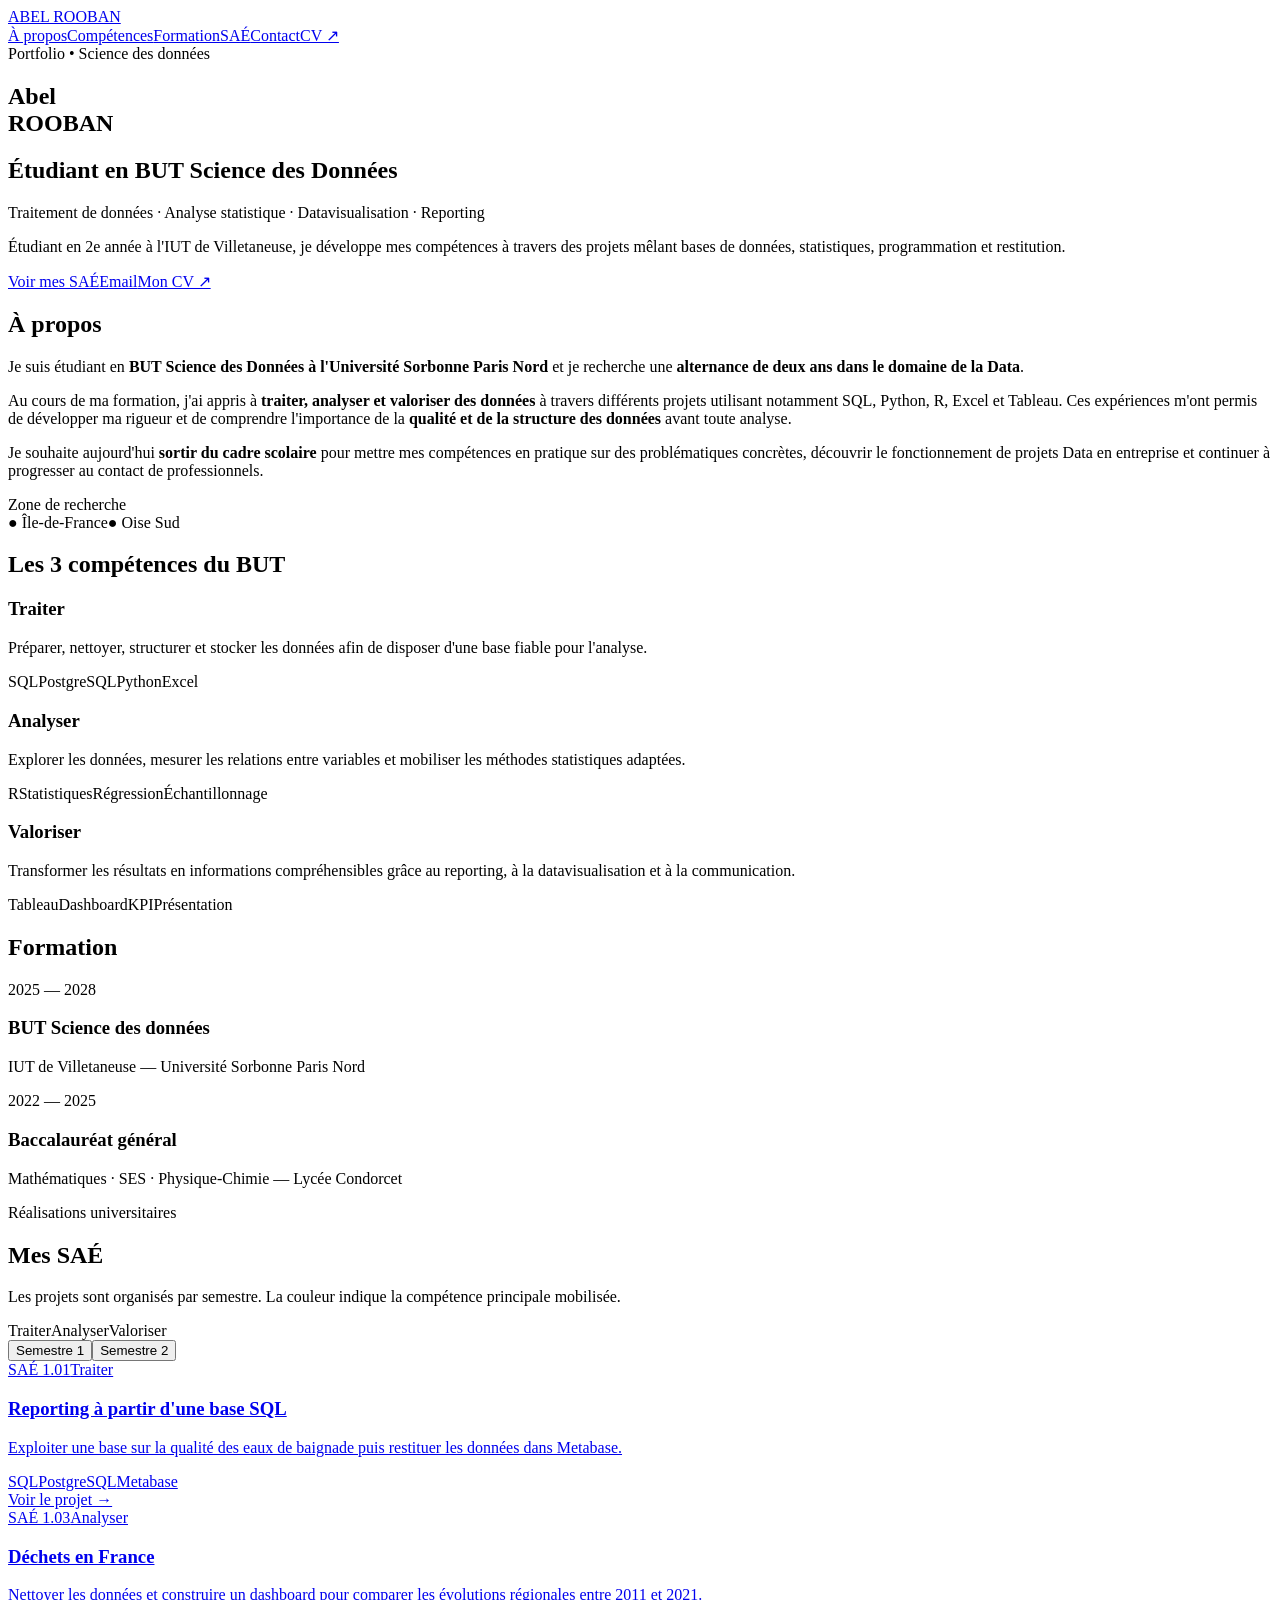
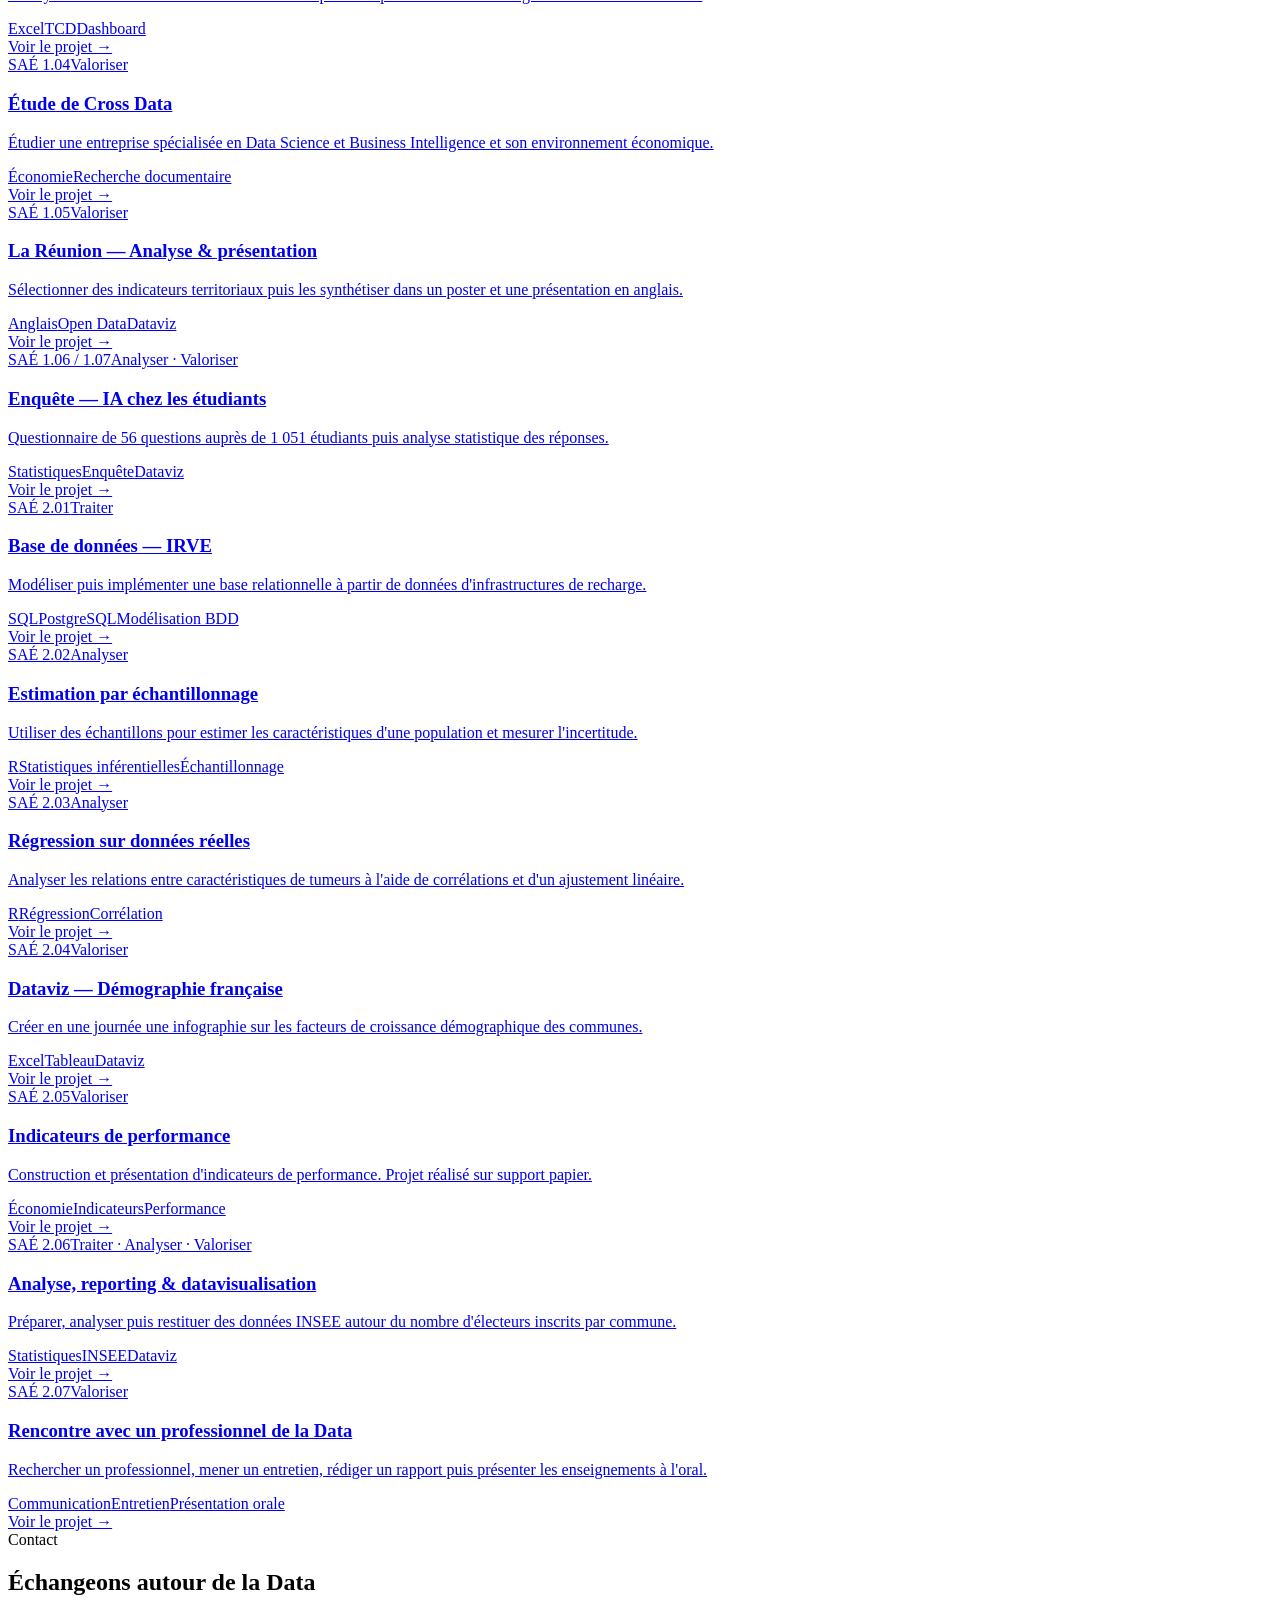
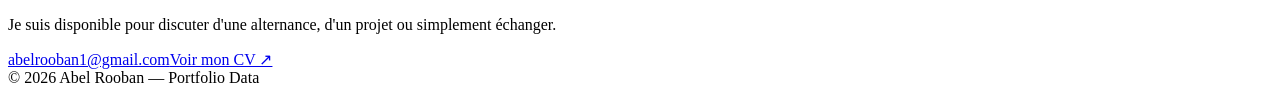
==== index.html @ 0a886eb9 "Publier le portfolio Abel Rooban" ====
<!doctype html><html lang="fr"><head><meta charset="utf-8"><meta name="viewport" content="width=device-width,initial-scale=1"><title>Abel Rooban — Portfolio Data</title><meta name="description" content="Portfolio d'Abel Rooban, étudiant en BUT Science des données."><link rel="stylesheet" href="style.css"></head><body>
<nav class="nav"><div class="navin"><a class="brand" href="#top">ABEL ROOBAN</a><div class="navlinks"><a href="#about">À propos</a><a href="#skills">Compétences</a><a href="#formation">Formation</a><a href="#projects">SAÉ</a><a href="#contact">Contact</a><a class="btn" href="docs/CV_Abel_Rooban.pdf" target="_blank">CV ↗</a></div></div></nav>
<main id="top"><div class="wrap"><section class="hero"><div class="eyebrow">Portfolio • Science des données</div><h1>Abel<br>ROOBAN</h1><h2>Étudiant en BUT Science des Données</h2><p class="lead">Traitement de données · Analyse statistique · Datavisualisation · Reporting</p><p>Étudiant en 2e année à l'IUT de Villetaneuse, je développe mes compétences à travers des projets mêlant bases de données, statistiques, programmation et restitution.</p><div class="actions"><a class="btn primary" href="#projects">Voir mes SAÉ</a><a class="btn" href="mailto:abelrooban1@gmail.com">Email</a><a class="btn" href="docs/CV_Abel_Rooban.pdf" target="_blank">Mon CV ↗</a></div></section></div>
<section class="section" id="about"><div class="wrap"><h2><span>À propos</span></h2><div class="about"><p>Je suis étudiant en <strong>BUT Science des Données à l'Université Sorbonne Paris Nord</strong> et je recherche une <strong>alternance de deux ans dans le domaine de la Data</strong>.</p><p>Au cours de ma formation, j'ai appris à <strong>traiter, analyser et valoriser des données</strong> à travers différents projets utilisant notamment SQL, Python, R, Excel et Tableau. Ces expériences m'ont permis de développer ma rigueur et de comprendre l'importance de la <strong>qualité et de la structure des données</strong> avant toute analyse.</p><p>Je souhaite aujourd'hui <strong>sortir du cadre scolaire</strong> pour mettre mes compétences en pratique sur des problématiques concrètes, découvrir le fonctionnement de projets Data en entreprise et continuer à progresser au contact de professionnels.</p><div class="mobility"><div class="mobility-title">Zone de recherche</div><div class="mobility-badges"><span class="location-badge"><span class="pin">●</span> Île-de-France</span><span class="location-badge"><span class="pin">●</span> Oise Sud</span></div></div></div></div></section>
<section class="section" id="skills"><div class="wrap"><h2><span>Les 3 compétences du BUT</span></h2><div class="grid3"><article class="card skill traiter"><div class="skilldot"></div><h3>Traiter</h3><p>Préparer, nettoyer, structurer et stocker les données afin de disposer d'une base fiable pour l'analyse.</p><div class="tags"><span class="tag">SQL</span><span class="tag">PostgreSQL</span><span class="tag">Python</span><span class="tag">Excel</span></div></article><article class="card skill analyser"><div class="skilldot"></div><h3>Analyser</h3><p>Explorer les données, mesurer les relations entre variables et mobiliser les méthodes statistiques adaptées.</p><div class="tags"><span class="tag">R</span><span class="tag">Statistiques</span><span class="tag">Régression</span><span class="tag">Échantillonnage</span></div></article><article class="card skill valoriser"><div class="skilldot"></div><h3>Valoriser</h3><p>Transformer les résultats en informations compréhensibles grâce au reporting, à la datavisualisation et à la communication.</p><div class="tags"><span class="tag">Tableau</span><span class="tag">Dashboard</span><span class="tag">KPI</span><span class="tag">Présentation</span></div></article></div></div></section>
<section class="section" id="formation"><div class="wrap"><h2><span>Formation</span></h2><div class="timeline"><div class="item"><div class="date">2025 — 2028</div><h3>BUT Science des données</h3><p>IUT de Villetaneuse — Université Sorbonne Paris Nord</p></div><div class="item"><div class="date">2022 — 2025</div><h3>Baccalauréat général</h3><p>Mathématiques · SES · Physique-Chimie — Lycée Condorcet</p></div></div></div></section>
<section class="section" id="projects"><div class="wrap"><div class="sectionhead"><div><div class="eyebrow">Réalisations universitaires</div><h2><span>Mes SAÉ</span></h2></div><p>Les projets sont organisés par semestre. La couleur indique la compétence principale mobilisée.</p></div>
<div class="legend"><span><i class="c traiter-bg"></i>Traiter</span><span><i class="c analyser-bg"></i>Analyser</span><span><i class="c valoriser-bg"></i>Valoriser</span></div>
<div class="semester-tabs"><button class="semester active" data-sem="s1">Semestre 1</button><button class="semester" data-sem="s2">Semestre 2</button></div>
<div class="semester-panel active" id="s1"><div class="projects">
<a class="card project traiter" href="projects/reporting-sql.html"><div class="projecttop"><span class="sae">SAÉ 1.01</span><span class="competence">Traiter</span></div><h3>Reporting à partir d'une base SQL</h3><p>Exploiter une base sur la qualité des eaux de baignade puis restituer les données dans Metabase.</p><div class="tags"><span class="tag">SQL</span><span class="tag">PostgreSQL</span><span class="tag">Metabase</span></div><span class="more">Voir le projet →</span></a>
<a class="card project analyser" href="projects/dechets.html"><div class="projecttop"><span class="sae">SAÉ 1.03</span><span class="competence">Analyser</span></div><h3>Déchets en France</h3><p>Nettoyer les données et construire un dashboard pour comparer les évolutions régionales entre 2011 et 2021.</p><div class="tags"><span class="tag">Excel</span><span class="tag">TCD</span><span class="tag">Dashboard</span></div><span class="more">Voir le projet →</span></a>
<a class="card project valoriser" href="projects/cross-data.html"><div class="projecttop"><span class="sae">SAÉ 1.04</span><span class="competence">Valoriser</span></div><h3>Étude de Cross Data</h3><p>Étudier une entreprise spécialisée en Data Science et Business Intelligence et son environnement économique.</p><div class="tags"><span class="tag">Économie</span><span class="tag">Recherche documentaire</span></div><span class="more">Voir le projet →</span></a>
<a class="card project valoriser" href="projects/reunion.html"><div class="projecttop"><span class="sae">SAÉ 1.05</span><span class="competence">Valoriser</span></div><h3>La Réunion — Analyse & présentation</h3><p>Sélectionner des indicateurs territoriaux puis les synthétiser dans un poster et une présentation en anglais.</p><div class="tags"><span class="tag">Anglais</span><span class="tag">Open Data</span><span class="tag">Dataviz</span></div><span class="more">Voir le projet →</span></a>
<a class="card project multi av" href="projects/enquete-ia.html"><div class="projecttop"><span class="sae">SAÉ 1.06 / 1.07</span><span class="competence">Analyser · Valoriser</span></div><h3>Enquête — IA chez les étudiants</h3><p>Questionnaire de 56 questions auprès de 1 051 étudiants puis analyse statistique des réponses.</p><div class="tags"><span class="tag">Statistiques</span><span class="tag">Enquête</span><span class="tag">Dataviz</span></div><span class="more">Voir le projet →</span></a>
</div></div>
<div class="semester-panel" id="s2"><div class="projects">
<a class="card project traiter" href="projects/irve.html"><div class="projecttop"><span class="sae">SAÉ 2.01</span><span class="competence">Traiter</span></div><h3>Base de données — IRVE</h3><p>Modéliser puis implémenter une base relationnelle à partir de données d'infrastructures de recharge.</p><div class="tags"><span class="tag">SQL</span><span class="tag">PostgreSQL</span><span class="tag">Modélisation BDD</span></div><span class="more">Voir le projet →</span></a>
<a class="card project analyser" href="projects/echantillonnage.html"><div class="projecttop"><span class="sae">SAÉ 2.02</span><span class="competence">Analyser</span></div><h3>Estimation par échantillonnage</h3><p>Utiliser des échantillons pour estimer les caractéristiques d'une population et mesurer l'incertitude.</p><div class="tags"><span class="tag">R</span><span class="tag">Statistiques inférentielles</span><span class="tag">Échantillonnage</span></div><span class="more">Voir le projet →</span></a>
<a class="card project analyser" href="projects/regression.html"><div class="projecttop"><span class="sae">SAÉ 2.03</span><span class="competence">Analyser</span></div><h3>Régression sur données réelles</h3><p>Analyser les relations entre caractéristiques de tumeurs à l'aide de corrélations et d'un ajustement linéaire.</p><div class="tags"><span class="tag">R</span><span class="tag">Régression</span><span class="tag">Corrélation</span></div><span class="more">Voir le projet →</span></a>
<a class="card project valoriser" href="projects/demographie.html"><div class="projecttop"><span class="sae">SAÉ 2.04</span><span class="competence">Valoriser</span></div><h3>Dataviz — Démographie française</h3><p>Créer en une journée une infographie sur les facteurs de croissance démographique des communes.</p><div class="tags"><span class="tag">Excel</span><span class="tag">Tableau</span><span class="tag">Dataviz</span></div><span class="more">Voir le projet →</span></a>
<a class="card project valoriser paper" href="projects/indicateurs-performance.html"><div class="projecttop"><span class="sae">SAÉ 2.05</span><span class="competence">Valoriser</span></div><h3>Indicateurs de performance</h3><p>Construction et présentation d'indicateurs de performance. Projet réalisé sur support papier.</p><div class="tags"><span class="tag">Économie</span><span class="tag">Indicateurs</span><span class="tag">Performance</span></div><span class="more mutedmore">Voir le projet →</span></a>
<a class="card project multi all3" href="projects/elections.html"><div class="projecttop"><span class="sae">SAÉ 2.06</span><span class="competence">Traiter · Analyser · Valoriser</span></div><h3>Analyse, reporting & datavisualisation</h3><p>Préparer, analyser puis restituer des données INSEE autour du nombre d'électeurs inscrits par commune.</p><div class="tags"><span class="tag">Statistiques</span><span class="tag">INSEE</span><span class="tag">Dataviz</span></div><span class="more">Voir le projet →</span></a>
<a class="card project valoriser" href="projects/s207.html"><div class="projecttop"><span class="sae">SAÉ 2.07</span><span class="competence">Valoriser</span></div><h3>Rencontre avec un professionnel de la Data</h3><p>Rechercher un professionnel, mener un entretien, rédiger un rapport puis présenter les enseignements à l'oral.</p><div class="tags"><span class="tag">Communication</span><span class="tag">Entretien</span><span class="tag">Présentation orale</span></div><span class="more">Voir le projet →</span></a>
</div></div></div></section>
<section class="section" id="contact"><div class="wrap"><div class="contact"><div class="eyebrow">Contact</div><h2>Échangeons autour de la Data</h2><p>Je suis disponible pour discuter d'une alternance, d'un projet ou simplement échanger.</p><div class="actions center"><a class="btn primary" href="mailto:abelrooban1@gmail.com">abelrooban1@gmail.com</a><a class="btn" href="docs/CV_Abel_Rooban.pdf" target="_blank">Voir mon CV ↗</a></div></div></div></section></main><footer class="footer">© 2026 Abel Rooban — Portfolio Data</footer><script src="script.js"></script></body></html>
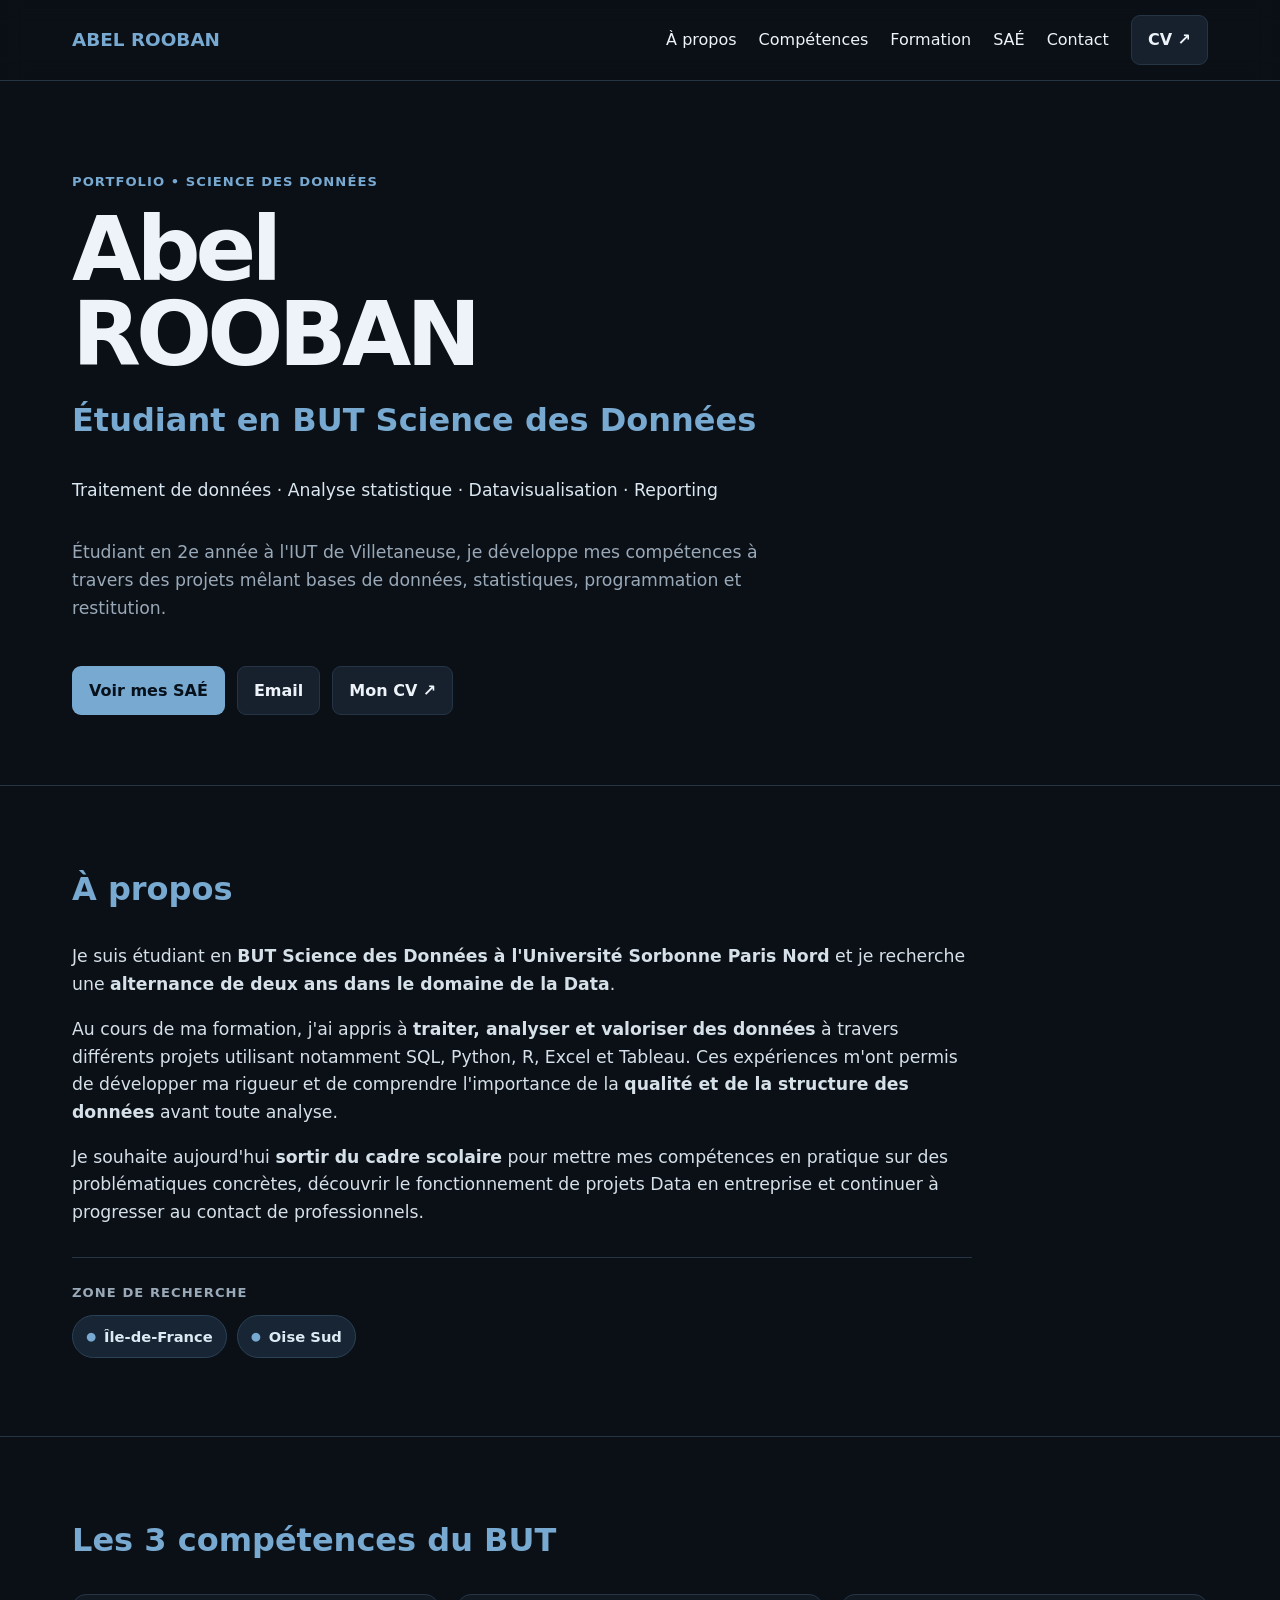
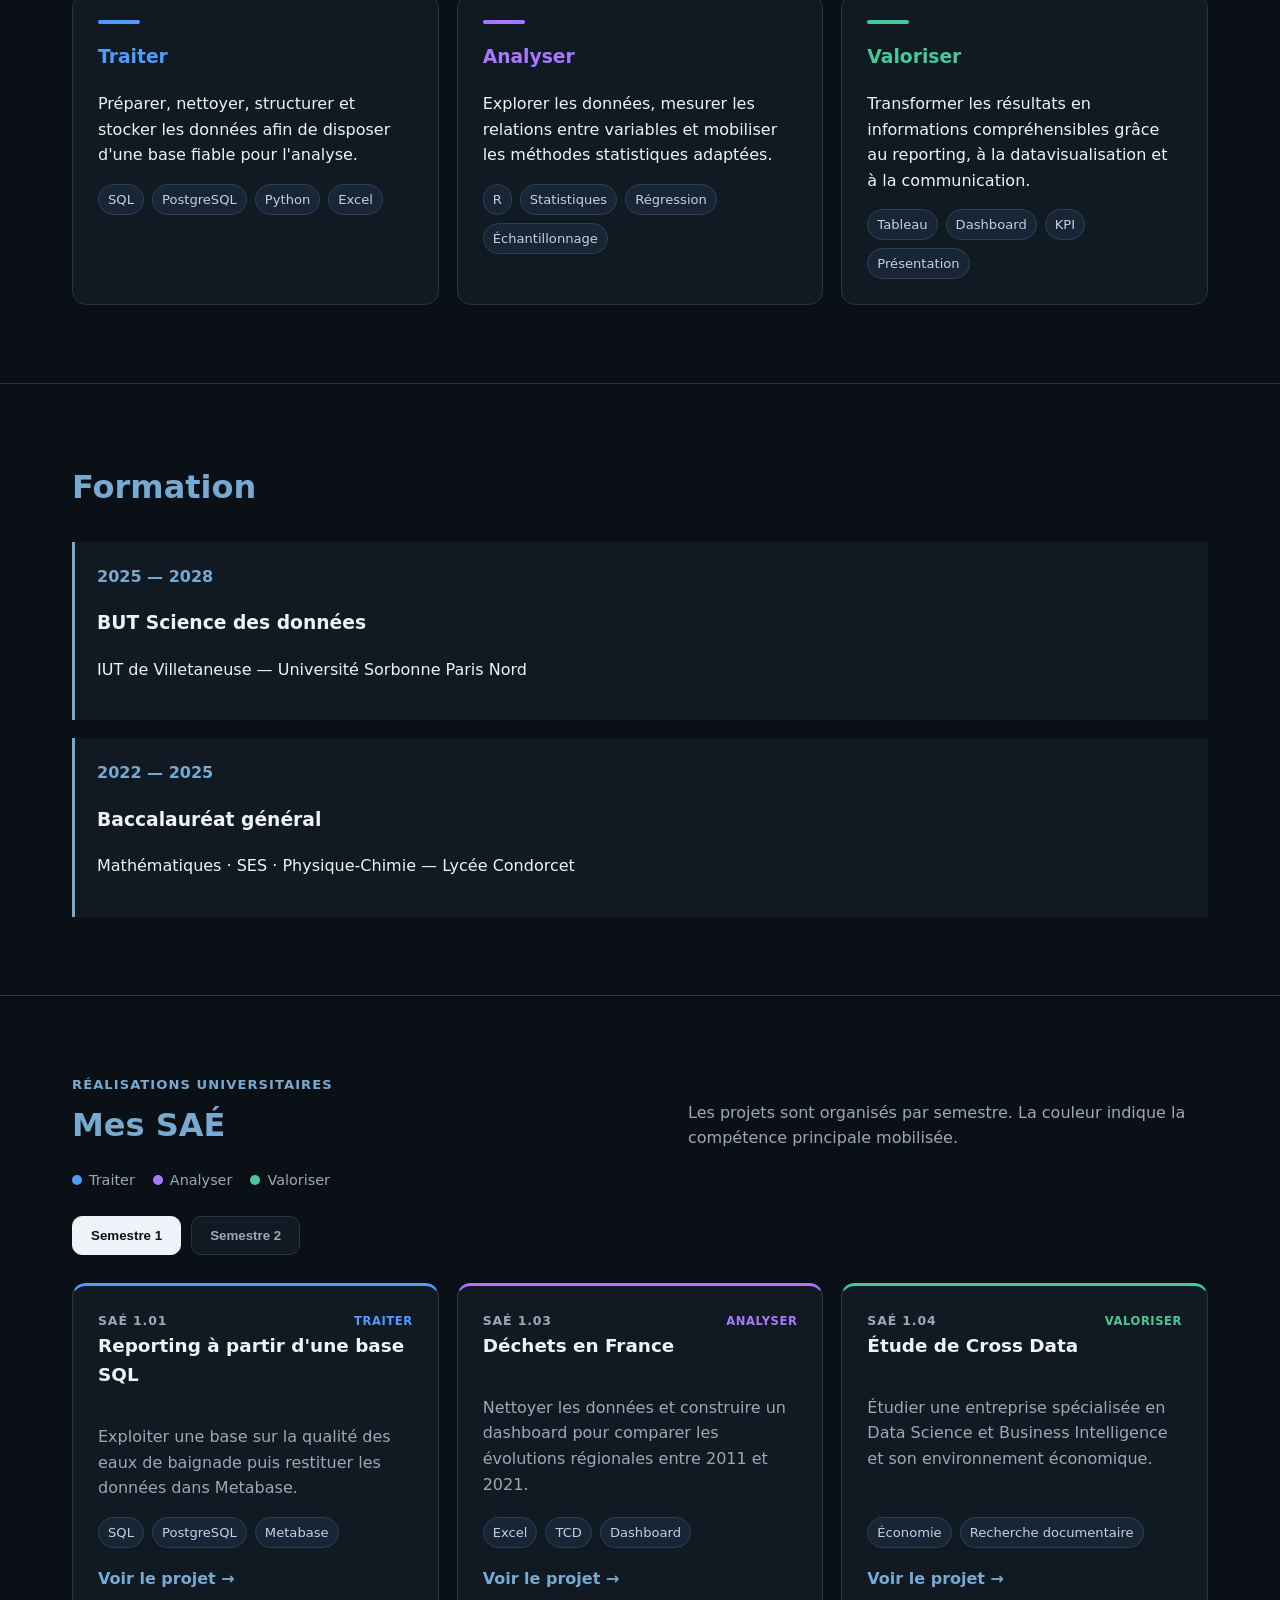
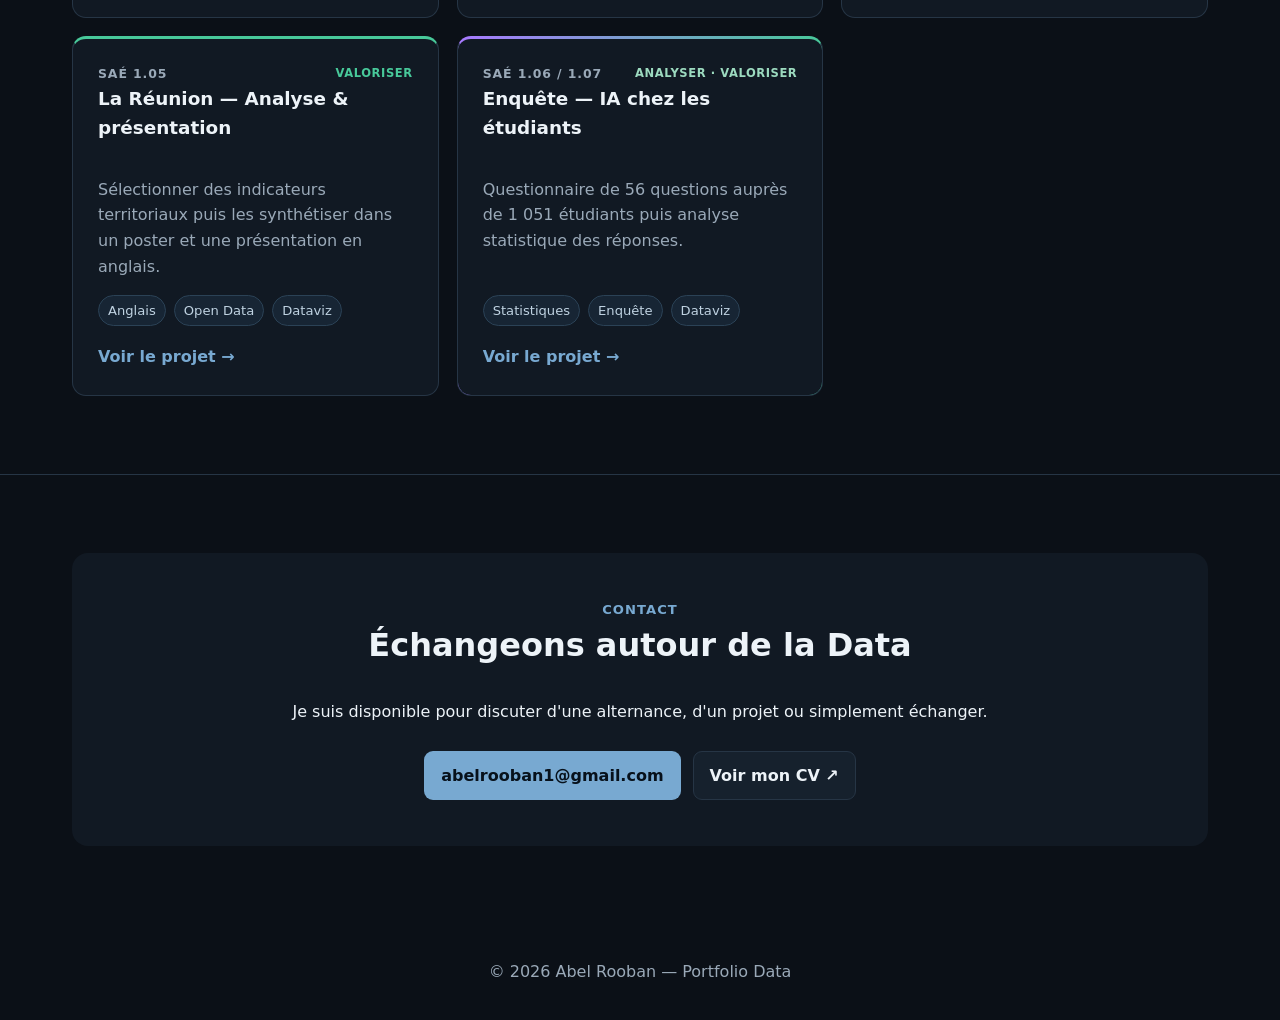
==== commit 72e9a914: "Add files via upload" ====
--- a/index.html
+++ b/index.html
@@ -23,4 +23,4 @@
 <a class="card project multi all3" href="projects/elections.html"><div class="projecttop"><span class="sae">SAÉ 2.06</span><span class="competence">Traiter · Analyser · Valoriser</span></div><h3>Analyse, reporting & datavisualisation</h3><p>Préparer, analyser puis restituer des données INSEE autour du nombre d'électeurs inscrits par commune.</p><div class="tags"><span class="tag">Statistiques</span><span class="tag">INSEE</span><span class="tag">Dataviz</span></div><span class="more">Voir le projet →</span></a>
 <a class="card project valoriser" href="projects/s207.html"><div class="projecttop"><span class="sae">SAÉ 2.07</span><span class="competence">Valoriser</span></div><h3>Rencontre avec un professionnel de la Data</h3><p>Rechercher un professionnel, mener un entretien, rédiger un rapport puis présenter les enseignements à l'oral.</p><div class="tags"><span class="tag">Communication</span><span class="tag">Entretien</span><span class="tag">Présentation orale</span></div><span class="more">Voir le projet →</span></a>
 </div></div></div></section>
-<section class="section" id="contact"><div class="wrap"><div class="contact"><div class="eyebrow">Contact</div><h2>Échangeons autour de la Data</h2><p>Je suis disponible pour discuter d'une alternance, d'un projet ou simplement échanger.</p><div class="actions center"><a class="btn primary" href="mailto:abelrooban1@gmail.com">abelrooban1@gmail.com</a><a class="btn" href="docs/CV_Abel_Rooban.pdf" target="_blank">Voir mon CV ↗</a></div></div></div></section></main><footer class="footer">© 2026 Abel Rooban — Portfolio Data</footer><script src="script.js"></script></body></html>+<section class="section" id="contact"><div class="wrap"><div class="contact"><div class="eyebrow">Contact</div><h2>Échangeons autour de la Data</h2><p>Je suis disponible pour discuter d'une alternance, d'un projet ou simplement échanger.</p><div class="actions center"><a class="btn primary" href="mailto:abelrooban1@gmail.com">abelrooban1@gmail.com</a><a class="btn" href="docs/CV_Abel_Rooban.pdf" target="_blank">Voir mon CV ↗</a></div></div></div></section></main><footer class="footer">© 2026 Abel Rooban — Portfolio Data</footer><script src="script.js"></script></body></html>
--- a/style.css
+++ b/style.css
@@ -0,0 +1,4 @@
+:root{--bg:#0b1017;--panel:#111923;--panel2:#16212d;--text:#edf3f8;--muted:#9aa9b8;--accent:#78a9d1;--line:#263545;--max:1180px}*{box-sizing:border-box}html{scroll-behavior:smooth}body{margin:0;background:var(--bg);color:var(--text);font-family:Inter,ui-sans-serif,system-ui,-apple-system,Segoe UI,Arial,sans-serif;line-height:1.6}a{color:inherit;text-decoration:none}.nav{position:sticky;top:0;z-index:10;background:rgba(11,16,23,.94);backdrop-filter:blur(12px);border-bottom:1px solid var(--line)}.navin{max-width:var(--max);margin:auto;padding:15px 22px;display:flex;align-items:center;gap:26px}.brand{font-weight:800;color:var(--accent);font-size:1.15rem;margin-right:auto}.navlinks{display:flex;gap:22px;align-items:center}.navlinks a:hover{color:var(--accent)}.btn{display:inline-flex;align-items:center;gap:8px;padding:11px 16px;border:1px solid var(--line);border-radius:9px;background:var(--panel2);font-weight:650}.btn.primary{background:var(--accent);color:#07111b;border-color:transparent}.wrap{max-width:var(--max);margin:auto;padding:0 22px}.hero{min-height:76vh;display:grid;align-content:center;padding:90px 0 70px}.eyebrow{color:var(--accent);font-weight:700;letter-spacing:.08em;text-transform:uppercase;font-size:.82rem}.hero h1{font-size:clamp(3.1rem,7vw,6.6rem);line-height:.95;margin:15px 0 18px;letter-spacing:-.055em;max-width:950px}.hero h2{font-size:clamp(1.25rem,2.5vw,2rem);color:var(--accent);margin:0 0 14px}.hero p{color:var(--muted);max-width:720px;font-size:1.08rem}.actions{display:flex;gap:12px;flex-wrap:wrap;margin-top:26px}.section{padding:78px 0;border-top:1px solid var(--line)}.section h2{font-size:2rem;margin:0 0 28px}.section h2 span{color:var(--accent)}.about{max-width:900px;font-size:1.08rem;color:#d6e0e8}.grid3{display:grid;grid-template-columns:repeat(3,1fr);gap:18px}.card{background:var(--panel);border:1px solid var(--line);border-radius:14px;padding:25px}.card h3{margin-top:0;color:var(--accent)}.tags{display:flex;gap:8px;flex-wrap:wrap}.tag{font-size:.82rem;color:#bfd2e1;background:#172534;border:1px solid #2b4256;border-radius:999px;padding:4px 9px}.timeline{display:grid;gap:18px}.timeline .item{padding:22px;border-left:3px solid var(--accent);background:var(--panel)}.timeline .date{color:var(--accent);font-weight:700}.filters{display:flex;gap:9px;flex-wrap:wrap;margin-bottom:24px}.filter{cursor:pointer;background:transparent;color:var(--muted);border:1px solid var(--line);padding:8px 12px;border-radius:999px}.filter.active,.filter:hover{background:var(--accent);color:#07111b}.projects{display:grid;grid-template-columns:repeat(3,1fr);gap:18px}.project{display:flex;flex-direction:column;min-height:270px;transition:.2s}.project:hover{transform:translateY(-3px);border-color:#46637c}.project h3{color:var(--text);font-size:1.15rem}.project p{color:var(--muted);flex:1}.project .more{color:var(--accent);font-weight:750;margin-top:18px}.contact{text-align:center;background:var(--panel);border-radius:16px;padding:46px}.footer{text-align:center;color:var(--muted);padding:35px}.project-hero{padding:90px 0 65px}.project-hero h1{font-size:clamp(2.6rem,6vw,5rem);line-height:1;margin:14px 0}.project-hero p{max-width:760px;color:var(--muted);font-size:1.15rem}.project-content{max-width:920px}.project-content section{padding:38px 0;border-top:1px solid var(--line)}.project-content h2{color:var(--accent)}.project-content img{max-width:100%;border-radius:12px;border:1px solid var(--line);background:white}.kpis{display:grid;grid-template-columns:repeat(3,1fr);gap:12px}.kpi{background:var(--panel);padding:20px;border-radius:12px;border:1px solid var(--line)}.kpi strong{display:block;font-size:1.6rem;color:var(--accent)}@media(max-width:800px){.navlinks a:not(.btn){display:none}.grid3,.projects,.kpis{grid-template-columns:1fr}.hero{min-height:68vh}.section{padding:55px 0}}
+/* V2 */
+:root{--traiter:#4f9cf9;--analyser:#a879ff;--valoriser:#48c99a}.lead{color:#dce8f1!important}.sectionhead{display:flex;align-items:end;justify-content:space-between;gap:30px;margin-bottom:18px}.sectionhead h2{margin:5px 0 0}.sectionhead>p{max-width:520px;color:var(--muted);margin:0}.skill{position:relative;overflow:hidden}.skilldot{width:42px;height:4px;border-radius:99px;margin-bottom:18px}.skill.traiter .skilldot,.traiter-bg{background:var(--traiter)}.skill.analyser .skilldot,.analyser-bg{background:var(--analyser)}.skill.valoriser .skilldot,.valoriser-bg{background:var(--valoriser)}.skill.traiter h3{color:var(--traiter)}.skill.analyser h3{color:var(--analyser)}.skill.valoriser h3{color:var(--valoriser)}.legend{display:flex;gap:18px;flex-wrap:wrap;color:var(--muted);font-size:.9rem;margin:18px 0 24px}.legend span{display:flex;align-items:center;gap:7px}.c{width:10px;height:10px;border-radius:50%;display:inline-block}.semester-tabs{display:flex;gap:10px;margin:10px 0 28px}.semester{border:1px solid var(--line);background:var(--panel);color:var(--muted);padding:11px 18px;border-radius:10px;font-weight:750;cursor:pointer}.semester.active{background:var(--text);color:var(--bg);border-color:var(--text)}.semester-panel{display:none}.semester-panel.active{display:block}.project{position:relative;overflow:hidden;border-top-width:3px}.project.traiter{border-top-color:var(--traiter)}.project.analyser{border-top-color:var(--analyser)}.project.valoriser{border-top-color:var(--valoriser)}.project.multi.av{border-top-color:transparent;background:linear-gradient(var(--panel),var(--panel)) padding-box,linear-gradient(90deg,var(--analyser),var(--valoriser)) border-box}.project.multi.all3{border-top-color:transparent;background:linear-gradient(var(--panel),var(--panel)) padding-box,linear-gradient(90deg,var(--traiter),var(--analyser),var(--valoriser)) border-box}.projecttop{display:flex;justify-content:space-between;gap:12px;align-items:center}.sae{font-size:.78rem;font-weight:800;letter-spacing:.07em;color:var(--muted)}.competence{font-size:.72rem;text-transform:uppercase;font-weight:800;letter-spacing:.05em}.traiter .competence{color:var(--traiter)}.analyser .competence{color:var(--analyser)}.valoriser .competence{color:var(--valoriser)}.multi.av .competence{color:#9cdabf}.multi.all3 .competence{color:#b9c7ff}.paper{opacity:.78}.mutedmore{color:var(--muted)!important}.center{justify-content:center}.source{font-size:.82rem;color:#75899b;border-left:2px solid var(--line);padding-left:12px}.project-content figure{margin:24px 0 34px}.project-content figcaption{font-size:.84rem;color:var(--muted);margin-top:8px}.project-content blockquote{margin:24px 0;padding:18px 22px;border-left:3px solid var(--accent);background:var(--panel);font-size:1.05rem}.project-content .resultbox{background:var(--panel);border:1px solid var(--line);border-radius:12px;padding:18px 22px;margin:20px 0}.project-hero .competence-pill{display:inline-flex;padding:6px 10px;border-radius:999px;font-size:.78rem;font-weight:800;margin:10px 0}.competence-pill.analyser{color:var(--analyser);background:rgba(168,121,255,.12);border:1px solid rgba(168,121,255,.35)}.competence-pill.valoriser{color:var(--valoriser);background:rgba(72,201,154,.12);border:1px solid rgba(72,201,154,.35)}@media(max-width:800px){.sectionhead{display:block}.sectionhead>p{margin-top:10px}.projecttop{align-items:flex-start}.competence{text-align:right}.semester-tabs{position:sticky;top:66px;z-index:4;background:var(--bg);padding:10px 0}}
+.mobility{margin-top:30px;padding-top:24px;border-top:1px solid var(--line)}.mobility-title{font-size:.82rem;color:var(--muted);font-weight:750;letter-spacing:.08em;text-transform:uppercase;margin-bottom:12px}.mobility-badges{display:flex;gap:10px;flex-wrap:wrap}.location-badge{display:inline-flex;align-items:center;gap:8px;padding:9px 13px;border:1px solid #2b4256;border-radius:999px;background:#172534;color:#dceaf4;font-size:.92rem;font-weight:700}.location-badge .pin{color:var(--accent);font-size:.72rem}
